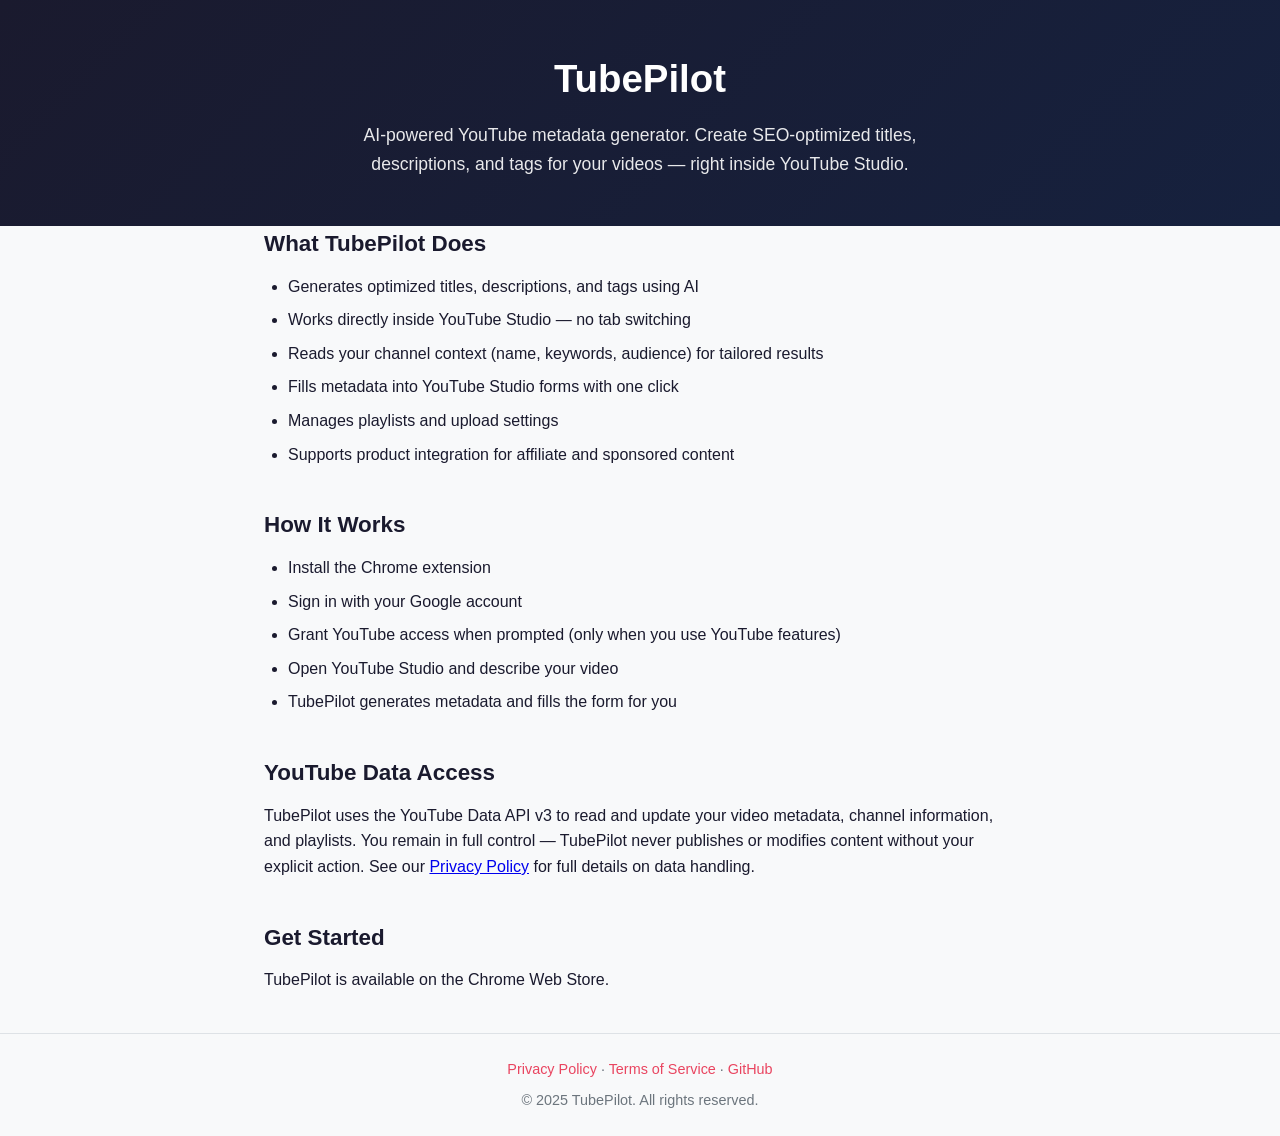
==== docs/index.html @ af15a0c3 "feat: YouTube API public readiness — docs site, quota tracking, scopes - Add GitHub Pages site (docs" ====
<!DOCTYPE html>
<html lang="en">
<head>
  <meta charset="UTF-8">
  <meta name="viewport" content="width=device-width, initial-scale=1.0">
  <title>TubePilot — AI-Powered YouTube Metadata Generator</title>
  <style>
    * { margin: 0; padding: 0; box-sizing: border-box; }
    body {
      font-family: -apple-system, BlinkMacSystemFont, 'Segoe UI', Roboto, Oxygen, sans-serif;
      color: #1a1a2e;
      background: #f8f9fa;
      line-height: 1.6;
    }
    .container { max-width: 800px; margin: 0 auto; padding: 0 24px; }
    header {
      background: linear-gradient(135deg, #1a1a2e 0%, #16213e 100%);
      color: #fff;
      padding: 48px 0;
      text-align: center;
    }
    header h1 { font-size: 2.4rem; margin-bottom: 12px; }
    header p { font-size: 1.1rem; opacity: 0.9; max-width: 600px; margin: 0 auto; }
    main { padding: 48px 0; }
    section { margin-bottom: 40px; }
    h2 { font-size: 1.4rem; margin-bottom: 12px; color: #1a1a2e; }
    ul { padding-left: 24px; margin-bottom: 16px; }
    li { margin-bottom: 8px; }
    .cta {
      display: inline-block;
      background: #e94560;
      color: #fff;
      padding: 12px 32px;
      border-radius: 6px;
      text-decoration: none;
      font-weight: 600;
      margin-top: 16px;
    }
    .cta:hover { background: #d63851; }
    footer {
      border-top: 1px solid #dee2e6;
      padding: 24px 0;
      text-align: center;
      font-size: 0.9rem;
      color: #6c757d;
    }
    footer a { color: #e94560; text-decoration: none; }
    footer a:hover { text-decoration: underline; }
  </style>
</head>
<body>
  <header>
    <div class="container">
      <h1>TubePilot</h1>
      <p>AI-powered YouTube metadata generator. Create SEO-optimized titles, descriptions, and tags for your videos — right inside YouTube Studio.</p>
    </div>
  </header>

  <main class="container">
    <section>
      <h2>What TubePilot Does</h2>
      <ul>
        <li>Generates optimized titles, descriptions, and tags using AI</li>
        <li>Works directly inside YouTube Studio — no tab switching</li>
        <li>Reads your channel context (name, keywords, audience) for tailored results</li>
        <li>Fills metadata into YouTube Studio forms with one click</li>
        <li>Manages playlists and upload settings</li>
        <li>Supports product integration for affiliate and sponsored content</li>
      </ul>
    </section>

    <section>
      <h2>How It Works</h2>
      <ul>
        <li>Install the Chrome extension</li>
        <li>Sign in with your Google account</li>
        <li>Grant YouTube access when prompted (only when you use YouTube features)</li>
        <li>Open YouTube Studio and describe your video</li>
        <li>TubePilot generates metadata and fills the form for you</li>
      </ul>
    </section>

    <section>
      <h2>YouTube Data Access</h2>
      <p>TubePilot uses the YouTube Data API v3 to read and update your video metadata, channel information, and playlists. You remain in full control — TubePilot never publishes or modifies content without your explicit action. See our <a href="privacy.html">Privacy Policy</a> for full details on data handling.</p>
    </section>

    <section>
      <h2>Get Started</h2>
      <p>TubePilot is available on the Chrome Web Store.</p>
    </section>
  </main>

  <footer>
    <div class="container">
      <p>
        <a href="privacy.html">Privacy Policy</a> &middot;
        <a href="terms.html">Terms of Service</a> &middot;
        <a href="https://github.com/smythmyke/TubePilot">GitHub</a>
      </p>
      <p style="margin-top: 8px;">&copy; 2025 TubePilot. All rights reserved.</p>
    </div>
  </footer>
</body>
</html>
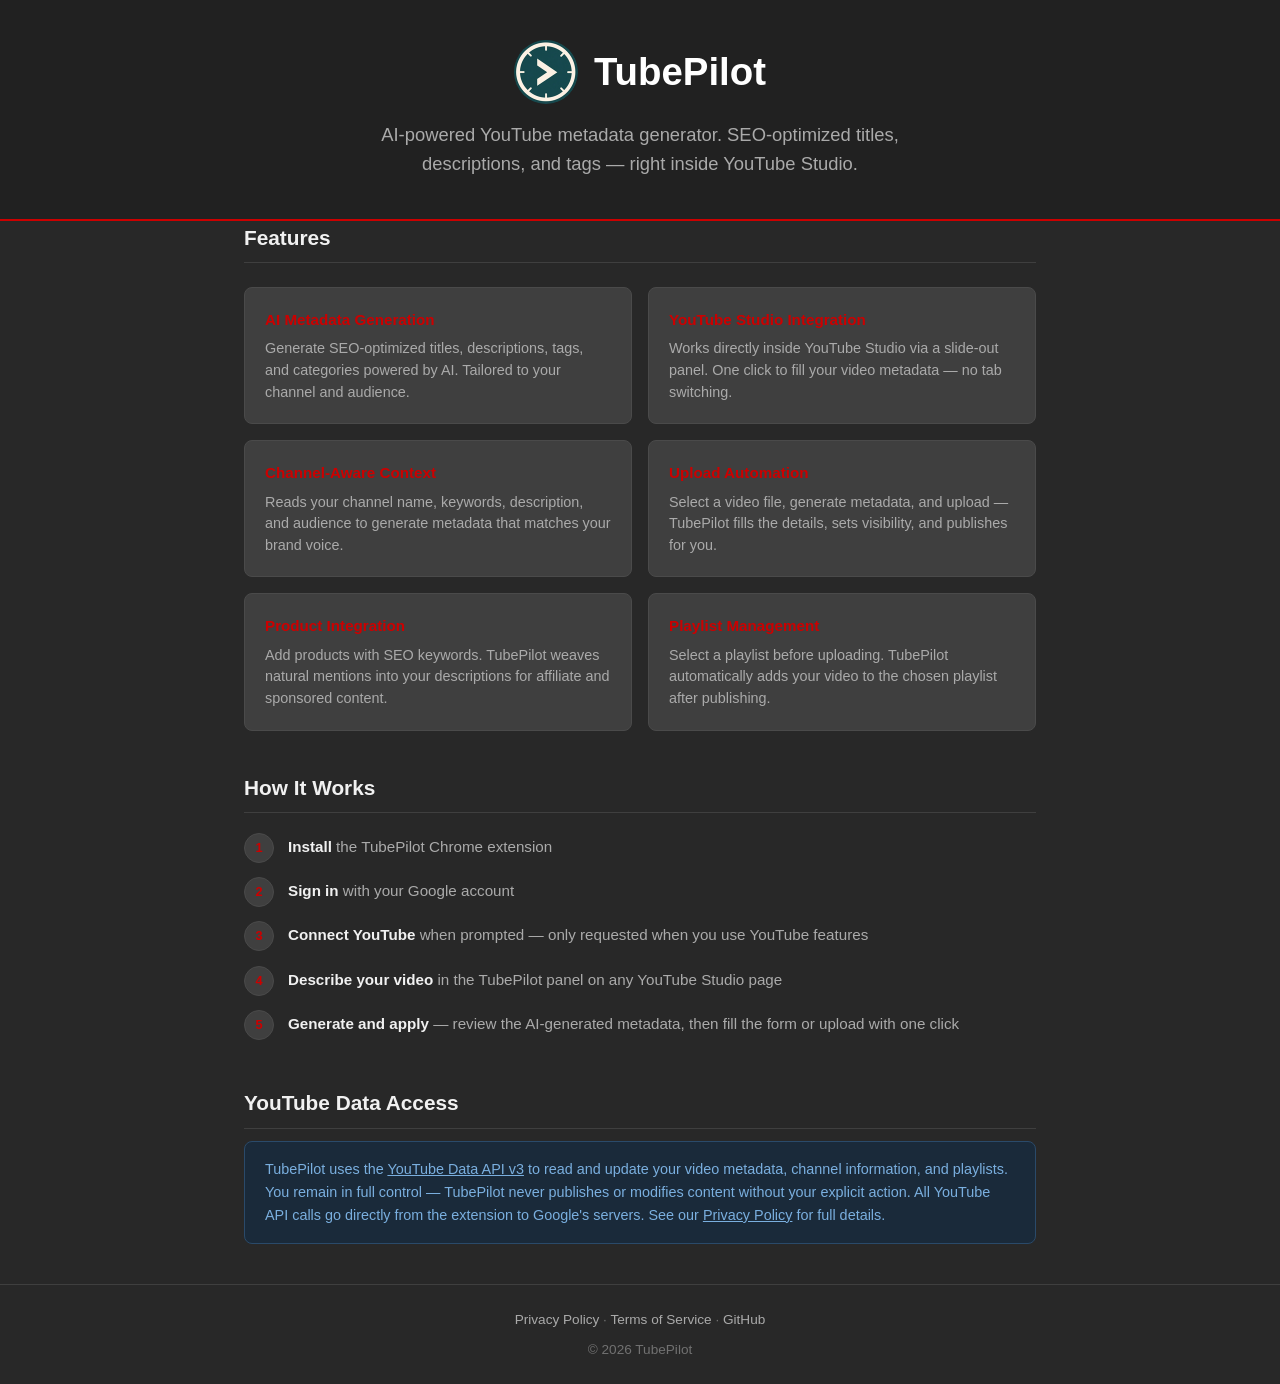
==== commit 11f054f1: "style: redesign docs pages with TubePilot dark theme - Match extension color scheme (#282828 bg, #cc" ====
--- a/docs/index.html
+++ b/docs/index.html
@@ -4,101 +4,218 @@
   <meta charset="UTF-8">
   <meta name="viewport" content="width=device-width, initial-scale=1.0">
   <title>TubePilot — AI-Powered YouTube Metadata Generator</title>
+  <link rel="icon" type="image/png" href="icon.png">
   <style>
     * { margin: 0; padding: 0; box-sizing: border-box; }
     body {
-      font-family: -apple-system, BlinkMacSystemFont, 'Segoe UI', Roboto, Oxygen, sans-serif;
-      color: #1a1a2e;
-      background: #f8f9fa;
+      font-family: 'Roboto', -apple-system, BlinkMacSystemFont, 'Segoe UI', sans-serif;
+      color: #f1f1f1;
+      background: #282828;
       line-height: 1.6;
     }
-    .container { max-width: 800px; margin: 0 auto; padding: 0 24px; }
+    a { color: #cc0000; text-decoration: none; }
+    a:hover { text-decoration: underline; }
+    .container { max-width: 840px; margin: 0 auto; padding: 0 24px; }
+
+    /* Header */
     header {
-      background: linear-gradient(135deg, #1a1a2e 0%, #16213e 100%);
+      background: #212121;
+      border-bottom: 2px solid #cc0000;
+      padding: 40px 0;
+      text-align: center;
+    }
+    .header-brand {
+      display: inline-flex;
+      align-items: center;
+      gap: 16px;
+      margin-bottom: 16px;
+    }
+    .header-brand img {
+      width: 64px;
+      height: 64px;
+      border-radius: 50%;
+    }
+    .header-brand h1 {
+      font-size: 2.4rem;
+      font-weight: 700;
       color: #fff;
-      padding: 48px 0;
-      text-align: center;
-    }
-    header h1 { font-size: 2.4rem; margin-bottom: 12px; }
-    header p { font-size: 1.1rem; opacity: 0.9; max-width: 600px; margin: 0 auto; }
+    }
+    .header-tagline {
+      font-size: 1.15rem;
+      color: #aaa;
+      max-width: 560px;
+      margin: 0 auto;
+    }
+
+    /* Main */
     main { padding: 48px 0; }
+
+    /* Feature cards */
+    .features {
+      display: grid;
+      grid-template-columns: 1fr 1fr;
+      gap: 16px;
+      margin: 24px 0 40px;
+    }
+    .feature-card {
+      background: #3f3f3f;
+      border: 1px solid #4a4a4a;
+      border-radius: 8px;
+      padding: 20px;
+    }
+    .feature-card h3 {
+      font-size: 0.95rem;
+      font-weight: 600;
+      color: #cc0000;
+      margin-bottom: 6px;
+    }
+    .feature-card p {
+      font-size: 0.9rem;
+      color: #aaa;
+      line-height: 1.5;
+    }
+
+    /* Section */
     section { margin-bottom: 40px; }
-    h2 { font-size: 1.4rem; margin-bottom: 12px; color: #1a1a2e; }
-    ul { padding-left: 24px; margin-bottom: 16px; }
-    li { margin-bottom: 8px; }
-    .cta {
-      display: inline-block;
-      background: #e94560;
-      color: #fff;
-      padding: 12px 32px;
-      border-radius: 6px;
-      text-decoration: none;
+    h2 {
+      font-size: 1.3rem;
       font-weight: 600;
-      margin-top: 16px;
-    }
-    .cta:hover { background: #d63851; }
+      color: #f1f1f1;
+      margin-bottom: 12px;
+      padding-bottom: 8px;
+      border-bottom: 1px solid #3f3f3f;
+    }
+    .steps {
+      counter-reset: step;
+      list-style: none;
+      padding: 0;
+    }
+    .steps li {
+      counter-increment: step;
+      padding: 10px 0 10px 44px;
+      position: relative;
+      color: #aaa;
+      font-size: 0.95rem;
+    }
+    .steps li::before {
+      content: counter(step);
+      position: absolute;
+      left: 0;
+      top: 8px;
+      width: 28px;
+      height: 28px;
+      background: #3f3f3f;
+      border: 1px solid #4a4a4a;
+      border-radius: 50%;
+      display: flex;
+      align-items: center;
+      justify-content: center;
+      font-size: 0.8rem;
+      font-weight: 600;
+      color: #cc0000;
+    }
+    .steps li strong { color: #f1f1f1; }
+
+    /* Info box */
+    .info-box {
+      background: #1a2a3a;
+      border: 1px solid #2a4a6a;
+      border-radius: 8px;
+      padding: 16px 20px;
+      font-size: 0.9rem;
+      color: #7aafdf;
+      line-height: 1.6;
+    }
+    .info-box a { color: #7aafdf; text-decoration: underline; }
+
+    /* Footer */
     footer {
-      border-top: 1px solid #dee2e6;
+      border-top: 1px solid #3f3f3f;
       padding: 24px 0;
       text-align: center;
-      font-size: 0.9rem;
-      color: #6c757d;
-    }
-    footer a { color: #e94560; text-decoration: none; }
-    footer a:hover { text-decoration: underline; }
+      font-size: 0.85rem;
+      color: #717171;
+    }
+    footer a { color: #aaa; }
+    footer a:hover { color: #cc0000; }
+    .footer-links { margin-bottom: 8px; }
+
+    /* Responsive */
+    @media (max-width: 600px) {
+      .features { grid-template-columns: 1fr; }
+      .header-brand h1 { font-size: 1.8rem; }
+    }
   </style>
 </head>
 <body>
   <header>
     <div class="container">
-      <h1>TubePilot</h1>
-      <p>AI-powered YouTube metadata generator. Create SEO-optimized titles, descriptions, and tags for your videos — right inside YouTube Studio.</p>
+      <div class="header-brand">
+        <img src="icon.png" alt="TubePilot">
+        <h1>TubePilot</h1>
+      </div>
+      <p class="header-tagline">AI-powered YouTube metadata generator. SEO-optimized titles, descriptions, and tags — right inside YouTube Studio.</p>
     </div>
   </header>
 
   <main class="container">
     <section>
-      <h2>What TubePilot Does</h2>
-      <ul>
-        <li>Generates optimized titles, descriptions, and tags using AI</li>
-        <li>Works directly inside YouTube Studio — no tab switching</li>
-        <li>Reads your channel context (name, keywords, audience) for tailored results</li>
-        <li>Fills metadata into YouTube Studio forms with one click</li>
-        <li>Manages playlists and upload settings</li>
-        <li>Supports product integration for affiliate and sponsored content</li>
-      </ul>
+      <h2>Features</h2>
+      <div class="features">
+        <div class="feature-card">
+          <h3>AI Metadata Generation</h3>
+          <p>Generate SEO-optimized titles, descriptions, tags, and categories powered by AI. Tailored to your channel and audience.</p>
+        </div>
+        <div class="feature-card">
+          <h3>YouTube Studio Integration</h3>
+          <p>Works directly inside YouTube Studio via a slide-out panel. One click to fill your video metadata — no tab switching.</p>
+        </div>
+        <div class="feature-card">
+          <h3>Channel-Aware Context</h3>
+          <p>Reads your channel name, keywords, description, and audience to generate metadata that matches your brand voice.</p>
+        </div>
+        <div class="feature-card">
+          <h3>Upload Automation</h3>
+          <p>Select a video file, generate metadata, and upload — TubePilot fills the details, sets visibility, and publishes for you.</p>
+        </div>
+        <div class="feature-card">
+          <h3>Product Integration</h3>
+          <p>Add products with SEO keywords. TubePilot weaves natural mentions into your descriptions for affiliate and sponsored content.</p>
+        </div>
+        <div class="feature-card">
+          <h3>Playlist Management</h3>
+          <p>Select a playlist before uploading. TubePilot automatically adds your video to the chosen playlist after publishing.</p>
+        </div>
+      </div>
     </section>
 
     <section>
       <h2>How It Works</h2>
-      <ul>
-        <li>Install the Chrome extension</li>
-        <li>Sign in with your Google account</li>
-        <li>Grant YouTube access when prompted (only when you use YouTube features)</li>
-        <li>Open YouTube Studio and describe your video</li>
-        <li>TubePilot generates metadata and fills the form for you</li>
-      </ul>
+      <ol class="steps">
+        <li><strong>Install</strong> the TubePilot Chrome extension</li>
+        <li><strong>Sign in</strong> with your Google account</li>
+        <li><strong>Connect YouTube</strong> when prompted — only requested when you use YouTube features</li>
+        <li><strong>Describe your video</strong> in the TubePilot panel on any YouTube Studio page</li>
+        <li><strong>Generate and apply</strong> — review the AI-generated metadata, then fill the form or upload with one click</li>
+      </ol>
     </section>
 
     <section>
       <h2>YouTube Data Access</h2>
-      <p>TubePilot uses the YouTube Data API v3 to read and update your video metadata, channel information, and playlists. You remain in full control — TubePilot never publishes or modifies content without your explicit action. See our <a href="privacy.html">Privacy Policy</a> for full details on data handling.</p>
-    </section>
-
-    <section>
-      <h2>Get Started</h2>
-      <p>TubePilot is available on the Chrome Web Store.</p>
+      <div class="info-box">
+        TubePilot uses the <a href="https://developers.google.com/youtube/v3">YouTube Data API v3</a> to read and update your video metadata, channel information, and playlists. You remain in full control — TubePilot never publishes or modifies content without your explicit action. All YouTube API calls go directly from the extension to Google's servers. See our <a href="privacy.html">Privacy Policy</a> for full details.
+      </div>
     </section>
   </main>
 
   <footer>
     <div class="container">
-      <p>
+      <div class="footer-links">
         <a href="privacy.html">Privacy Policy</a> &middot;
         <a href="terms.html">Terms of Service</a> &middot;
         <a href="https://github.com/smythmyke/TubePilot">GitHub</a>
-      </p>
-      <p style="margin-top: 8px;">&copy; 2025 TubePilot. All rights reserved.</p>
+      </div>
+      <p>&copy; 2026 TubePilot</p>
     </div>
   </footer>
 </body>
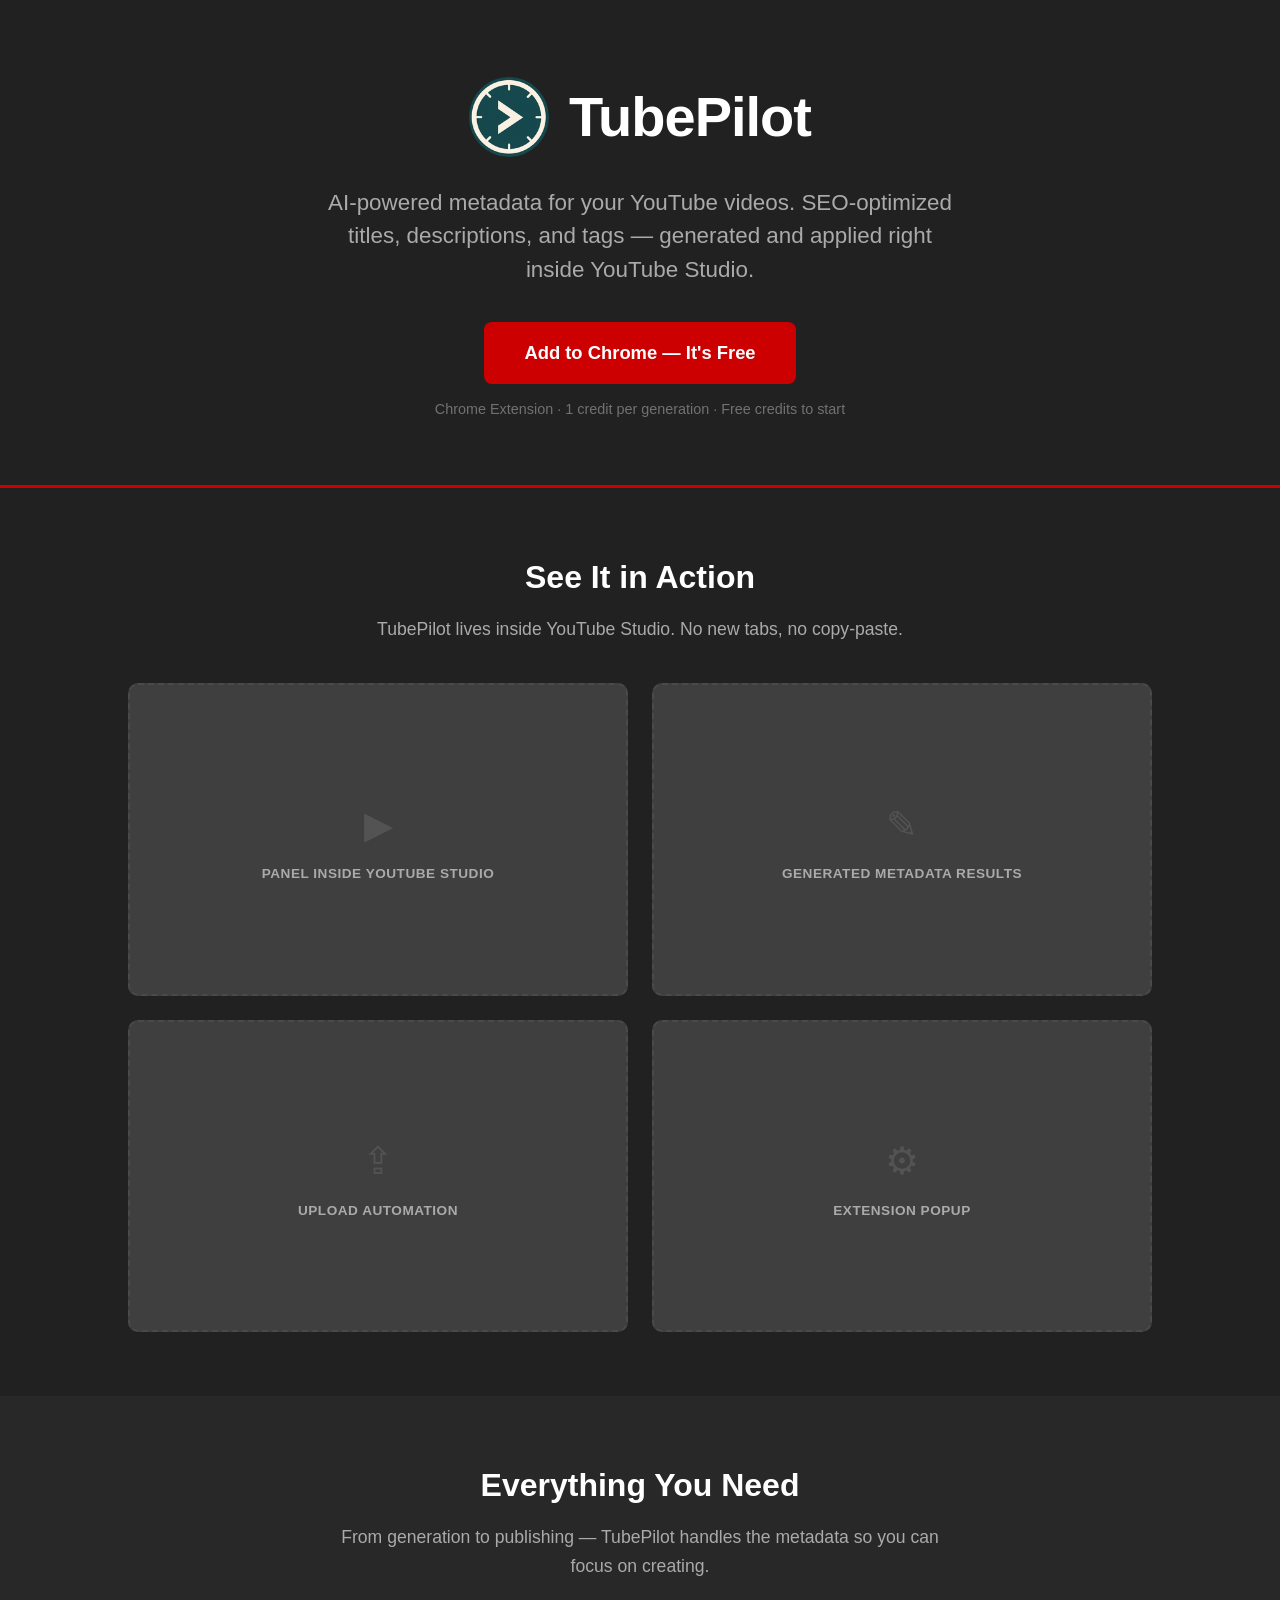
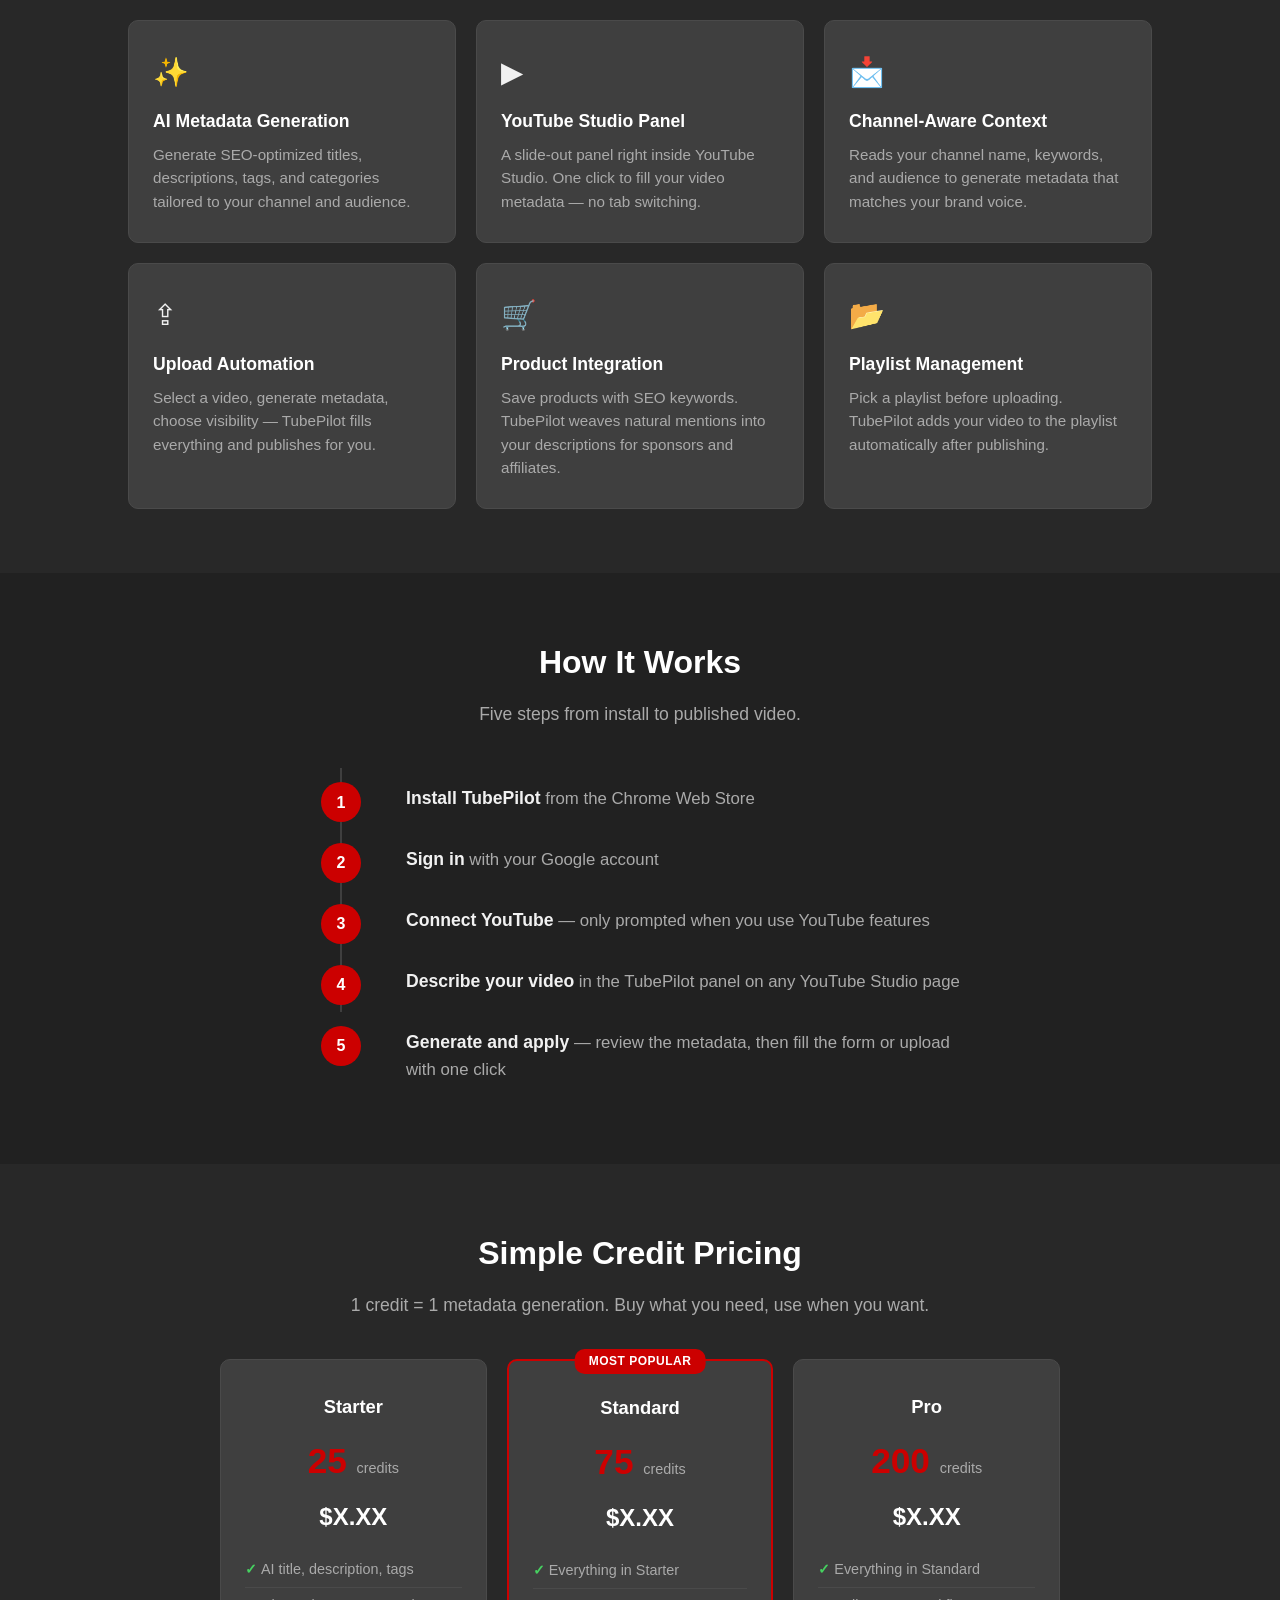
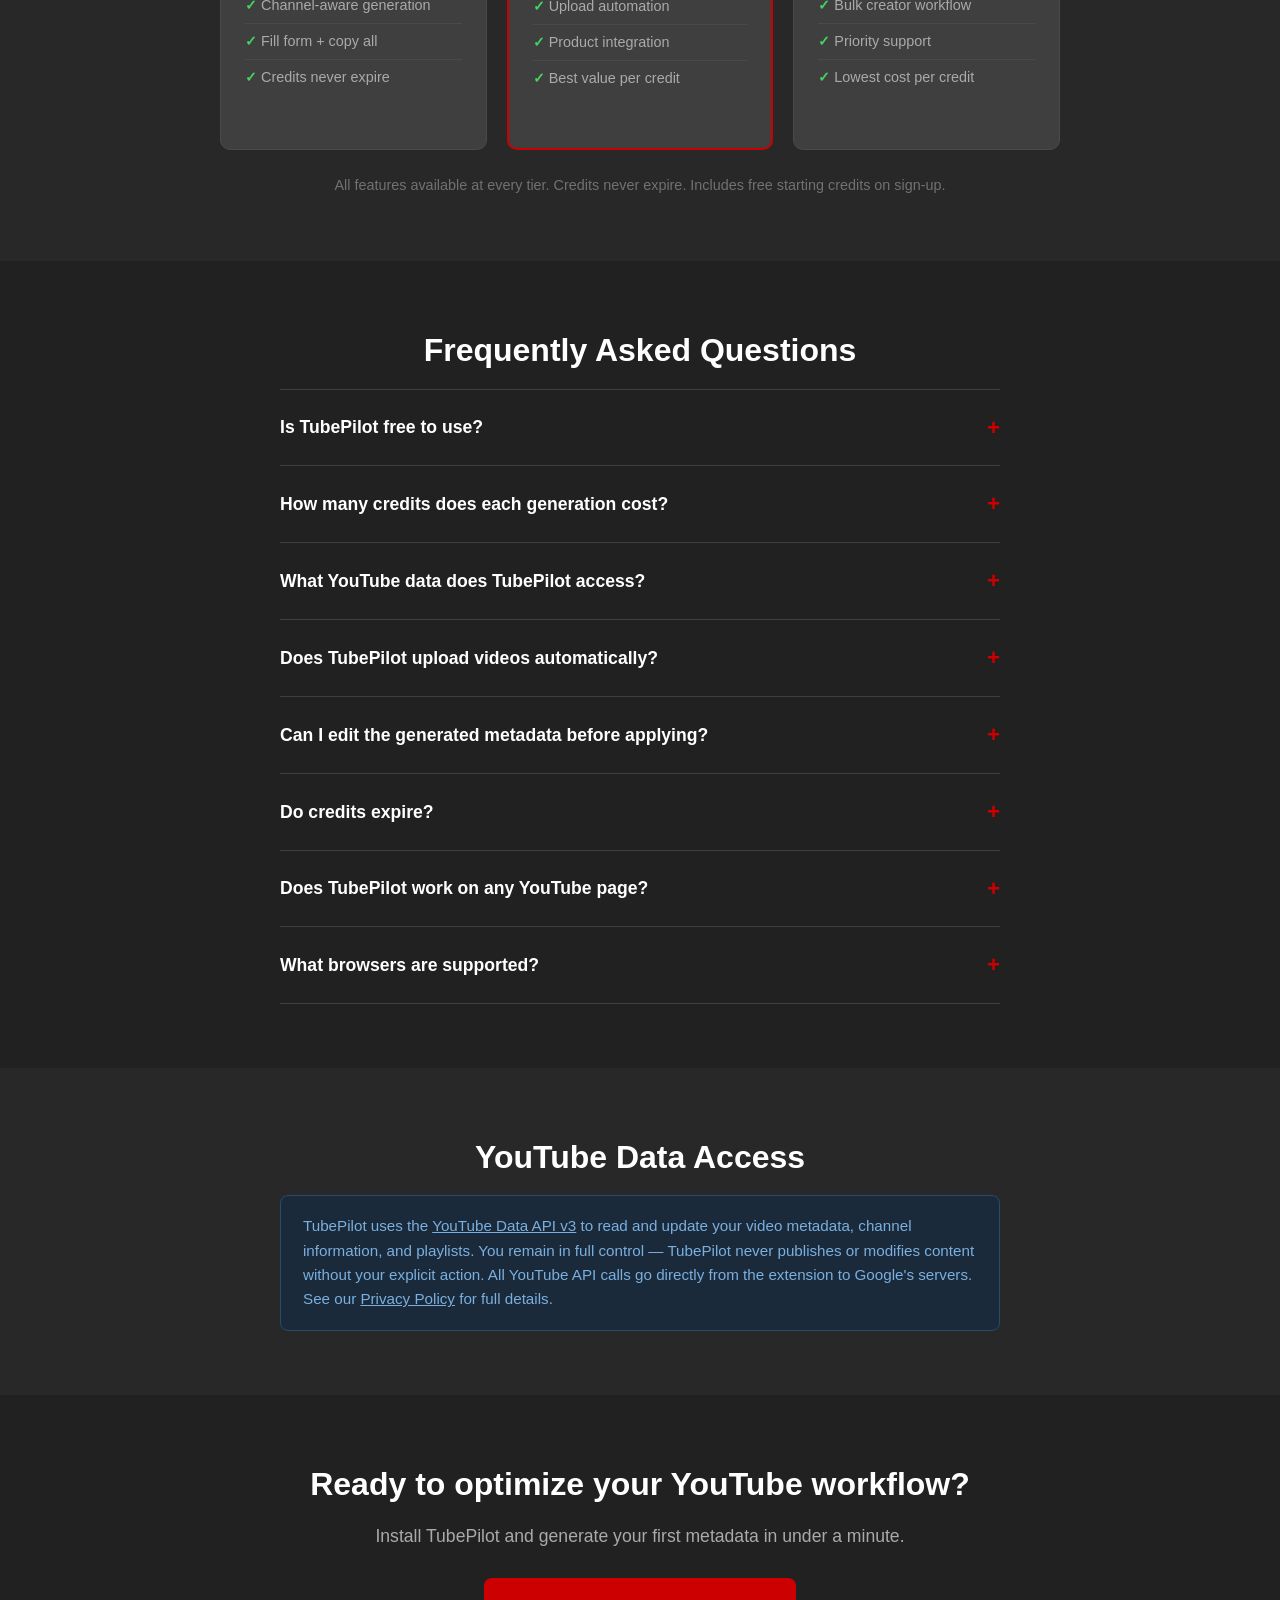
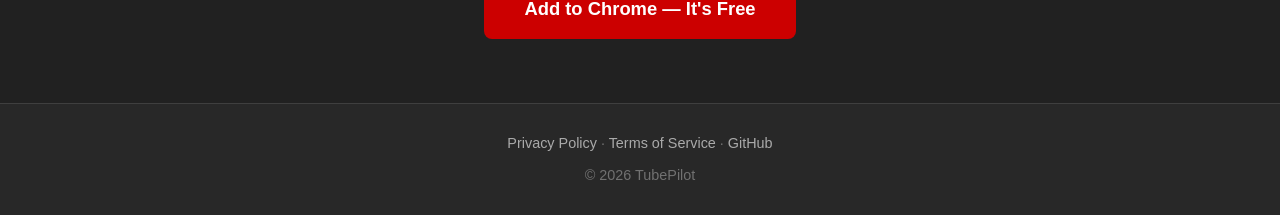
==== commit 55831000: "feat: full landing page with hero, pricing, screenshots, FAQ - Large hero section with CTA button an" ====
--- a/docs/index.html
+++ b/docs/index.html
@@ -12,202 +12,584 @@
       color: #f1f1f1;
       background: #282828;
       line-height: 1.6;
+      font-size: 16px;
     }
     a { color: #cc0000; text-decoration: none; }
     a:hover { text-decoration: underline; }
-    .container { max-width: 840px; margin: 0 auto; padding: 0 24px; }
-
-    /* Header */
-    header {
+
+    .container { max-width: 960px; margin: 0 auto; padding: 0 28px; }
+    .container-wide { max-width: 1080px; margin: 0 auto; padding: 0 28px; }
+
+    /* ========== HERO ========== */
+    .hero {
       background: #212121;
-      border-bottom: 2px solid #cc0000;
-      padding: 40px 0;
+      border-bottom: 3px solid #cc0000;
+      padding: 72px 0 64px;
       text-align: center;
     }
-    .header-brand {
+    .hero-brand {
       display: inline-flex;
       align-items: center;
-      gap: 16px;
-      margin-bottom: 16px;
-    }
-    .header-brand img {
-      width: 64px;
-      height: 64px;
+      gap: 20px;
+      margin-bottom: 24px;
+    }
+    .hero-brand img {
+      width: 80px;
+      height: 80px;
       border-radius: 50%;
     }
-    .header-brand h1 {
-      font-size: 2.4rem;
-      font-weight: 700;
-      color: #fff;
-    }
-    .header-tagline {
+    .hero-brand h1 {
+      font-size: 3.5rem;
+      font-weight: 700;
+      color: #fff;
+      letter-spacing: -1px;
+    }
+    .hero-tagline {
+      font-size: 1.4rem;
+      color: #aaa;
+      max-width: 640px;
+      margin: 0 auto 36px;
+      line-height: 1.5;
+    }
+    .hero-cta {
+      display: inline-block;
+      background: #cc0000;
+      color: #fff;
+      padding: 16px 40px;
+      border-radius: 8px;
       font-size: 1.15rem;
-      color: #aaa;
-      max-width: 560px;
-      margin: 0 auto;
-    }
-
-    /* Main */
-    main { padding: 48px 0; }
-
-    /* Feature cards */
+      font-weight: 600;
+      text-decoration: none;
+      transition: background 0.15s;
+    }
+    .hero-cta:hover { background: #a00; text-decoration: none; }
+    .hero-sub {
+      margin-top: 14px;
+      font-size: 0.9rem;
+      color: #717171;
+    }
+
+    /* ========== SECTIONS ========== */
+    section { padding: 64px 0; }
+    section:nth-child(even) { background: #212121; }
+
+    .section-title {
+      font-size: 2rem;
+      font-weight: 700;
+      color: #fff;
+      text-align: center;
+      margin-bottom: 12px;
+    }
+    .section-subtitle {
+      font-size: 1.1rem;
+      color: #aaa;
+      text-align: center;
+      max-width: 600px;
+      margin: 0 auto 40px;
+    }
+
+    /* ========== FEATURES ========== */
     .features {
       display: grid;
-      grid-template-columns: 1fr 1fr;
-      gap: 16px;
-      margin: 24px 0 40px;
+      grid-template-columns: 1fr 1fr 1fr;
+      gap: 20px;
     }
     .feature-card {
       background: #3f3f3f;
       border: 1px solid #4a4a4a;
+      border-radius: 10px;
+      padding: 28px 24px;
+      transition: border-color 0.15s;
+    }
+    .feature-card:hover { border-color: #cc0000; }
+    .feature-icon {
+      font-size: 1.8rem;
+      margin-bottom: 12px;
+      display: block;
+    }
+    .feature-card h3 {
+      font-size: 1.1rem;
+      font-weight: 600;
+      color: #fff;
+      margin-bottom: 8px;
+    }
+    .feature-card p {
+      font-size: 0.95rem;
+      color: #aaa;
+      line-height: 1.55;
+    }
+
+    /* ========== SCREENSHOTS ========== */
+    .screenshots {
+      display: grid;
+      grid-template-columns: 1fr 1fr;
+      gap: 24px;
+    }
+    .screenshot-slot {
+      background: #3f3f3f;
+      border: 2px dashed #4a4a4a;
+      border-radius: 10px;
+      aspect-ratio: 16 / 10;
+      display: flex;
+      flex-direction: column;
+      align-items: center;
+      justify-content: center;
+      gap: 8px;
+      color: #717171;
+      font-size: 0.95rem;
+      overflow: hidden;
+      position: relative;
+    }
+    .screenshot-slot img {
+      width: 100%;
+      height: 100%;
+      object-fit: cover;
       border-radius: 8px;
-      padding: 20px;
-    }
-    .feature-card h3 {
-      font-size: 0.95rem;
+      display: none;
+    }
+    .screenshot-slot .placeholder-icon {
+      font-size: 2.4rem;
+      opacity: 0.4;
+    }
+    .screenshot-label {
       font-weight: 600;
-      color: #cc0000;
-      margin-bottom: 6px;
-    }
-    .feature-card p {
-      font-size: 0.9rem;
-      color: #aaa;
-      line-height: 1.5;
-    }
-
-    /* Section */
-    section { margin-bottom: 40px; }
-    h2 {
-      font-size: 1.3rem;
-      font-weight: 600;
-      color: #f1f1f1;
-      margin-bottom: 12px;
-      padding-bottom: 8px;
-      border-bottom: 1px solid #3f3f3f;
-    }
+      color: #aaa;
+      font-size: 0.85rem;
+      text-transform: uppercase;
+      letter-spacing: 0.5px;
+    }
+
+    /* ========== HOW IT WORKS ========== */
     .steps {
       counter-reset: step;
       list-style: none;
       padding: 0;
+      max-width: 640px;
+      margin: 0 auto;
     }
     .steps li {
       counter-increment: step;
-      padding: 10px 0 10px 44px;
+      padding: 16px 0 16px 64px;
       position: relative;
-      color: #aaa;
-      font-size: 0.95rem;
-    }
+      font-size: 1.05rem;
+      color: #aaa;
+      border-left: 2px solid #3f3f3f;
+      margin-left: 20px;
+    }
+    .steps li:last-child { border-left-color: transparent; }
     .steps li::before {
       content: counter(step);
       position: absolute;
-      left: 0;
-      top: 8px;
-      width: 28px;
-      height: 28px;
-      background: #3f3f3f;
-      border: 1px solid #4a4a4a;
+      left: -21px;
+      top: 14px;
+      width: 40px;
+      height: 40px;
+      background: #cc0000;
       border-radius: 50%;
       display: flex;
       align-items: center;
       justify-content: center;
-      font-size: 0.8rem;
+      font-size: 1rem;
+      font-weight: 700;
+      color: #fff;
+    }
+    .steps li strong { color: #f1f1f1; font-size: 1.1rem; }
+
+    /* ========== PRICING ========== */
+    .pricing-grid {
+      display: grid;
+      grid-template-columns: 1fr 1fr 1fr;
+      gap: 20px;
+      max-width: 840px;
+      margin: 0 auto;
+    }
+    .pricing-card {
+      background: #3f3f3f;
+      border: 1px solid #4a4a4a;
+      border-radius: 10px;
+      padding: 32px 24px;
+      text-align: center;
+      position: relative;
+    }
+    .pricing-card.featured {
+      border-color: #cc0000;
+      border-width: 2px;
+    }
+    .pricing-badge {
+      position: absolute;
+      top: -12px;
+      left: 50%;
+      transform: translateX(-50%);
+      background: #cc0000;
+      color: #fff;
+      padding: 3px 14px;
+      border-radius: 10px;
+      font-size: 0.75rem;
+      font-weight: 700;
+      text-transform: uppercase;
+      letter-spacing: 0.5px;
+    }
+    .pricing-name {
+      font-size: 1.15rem;
       font-weight: 600;
+      color: #fff;
+      margin-bottom: 6px;
+    }
+    .pricing-credits {
+      font-size: 2.2rem;
+      font-weight: 700;
       color: #cc0000;
-    }
-    .steps li strong { color: #f1f1f1; }
-
-    /* Info box */
+      margin: 12px 0 4px;
+    }
+    .pricing-credits span {
+      font-size: 0.9rem;
+      color: #aaa;
+      font-weight: 400;
+    }
+    .pricing-price {
+      font-size: 1.5rem;
+      font-weight: 700;
+      color: #fff;
+      margin: 8px 0 16px;
+    }
+    .pricing-price span {
+      font-size: 0.85rem;
+      color: #717171;
+      font-weight: 400;
+    }
+    .pricing-details {
+      list-style: none;
+      padding: 0;
+      text-align: left;
+      margin-bottom: 20px;
+    }
+    .pricing-details li {
+      padding: 6px 0;
+      font-size: 0.9rem;
+      color: #aaa;
+      border-bottom: 1px solid #4a4a4a;
+    }
+    .pricing-details li:last-child { border-bottom: none; }
+    .pricing-details li::before {
+      content: "\2713  ";
+      color: #46d160;
+      font-weight: 700;
+    }
+    .pricing-note {
+      text-align: center;
+      margin-top: 24px;
+      font-size: 0.9rem;
+      color: #717171;
+    }
+
+    /* ========== FAQ ========== */
+    .faq-list {
+      max-width: 720px;
+      margin: 0 auto;
+    }
+    .faq-item {
+      border-bottom: 1px solid #3f3f3f;
+      padding: 20px 0;
+    }
+    .faq-item:first-child { border-top: 1px solid #3f3f3f; }
+    .faq-q {
+      font-size: 1.1rem;
+      font-weight: 600;
+      color: #fff;
+      cursor: pointer;
+      display: flex;
+      justify-content: space-between;
+      align-items: center;
+      gap: 16px;
+    }
+    .faq-q::after {
+      content: "+";
+      font-size: 1.4rem;
+      color: #cc0000;
+      flex-shrink: 0;
+      transition: transform 0.2s;
+    }
+    .faq-item.open .faq-q::after {
+      content: "\2212";
+    }
+    .faq-a {
+      max-height: 0;
+      overflow: hidden;
+      transition: max-height 0.3s ease, padding 0.3s ease;
+      font-size: 1rem;
+      color: #aaa;
+      line-height: 1.6;
+    }
+    .faq-item.open .faq-a {
+      max-height: 300px;
+      padding-top: 12px;
+    }
+
+    /* ========== BOTTOM CTA ========== */
+    .bottom-cta {
+      text-align: center;
+      padding: 64px 0;
+    }
+    .bottom-cta h2 {
+      font-size: 2rem;
+      font-weight: 700;
+      color: #fff;
+      margin-bottom: 12px;
+    }
+    .bottom-cta p {
+      font-size: 1.1rem;
+      color: #aaa;
+      margin-bottom: 28px;
+    }
+
+    /* ========== INFO BOX ========== */
     .info-box {
       background: #1a2a3a;
       border: 1px solid #2a4a6a;
       border-radius: 8px;
-      padding: 16px 20px;
-      font-size: 0.9rem;
+      padding: 18px 22px;
+      font-size: 0.95rem;
       color: #7aafdf;
       line-height: 1.6;
+      max-width: 720px;
+      margin: 0 auto;
     }
     .info-box a { color: #7aafdf; text-decoration: underline; }
 
-    /* Footer */
+    /* ========== FOOTER ========== */
     footer {
       border-top: 1px solid #3f3f3f;
-      padding: 24px 0;
+      padding: 28px 0;
       text-align: center;
-      font-size: 0.85rem;
+      font-size: 0.9rem;
       color: #717171;
     }
     footer a { color: #aaa; }
     footer a:hover { color: #cc0000; }
     .footer-links { margin-bottom: 8px; }
 
-    /* Responsive */
-    @media (max-width: 600px) {
+    /* ========== RESPONSIVE ========== */
+    @media (max-width: 768px) {
+      .hero-brand h1 { font-size: 2.4rem; }
+      .hero-tagline { font-size: 1.15rem; }
       .features { grid-template-columns: 1fr; }
-      .header-brand h1 { font-size: 1.8rem; }
+      .screenshots { grid-template-columns: 1fr; }
+      .pricing-grid { grid-template-columns: 1fr; max-width: 340px; }
+      .section-title { font-size: 1.6rem; }
+    }
+    @media (max-width: 480px) {
+      .hero-brand h1 { font-size: 2rem; }
+      .hero-brand img { width: 56px; height: 56px; }
+      .hero { padding: 48px 0 40px; }
     }
   </style>
 </head>
 <body>
-  <header>
+
+  <!-- ===== HERO ===== -->
+  <section class="hero">
     <div class="container">
-      <div class="header-brand">
+      <div class="hero-brand">
         <img src="icon.png" alt="TubePilot">
         <h1>TubePilot</h1>
       </div>
-      <p class="header-tagline">AI-powered YouTube metadata generator. SEO-optimized titles, descriptions, and tags — right inside YouTube Studio.</p>
-    </div>
-  </header>
-
-  <main class="container">
-    <section>
-      <h2>Features</h2>
+      <p class="hero-tagline">AI-powered metadata for your YouTube videos. SEO-optimized titles, descriptions, and tags — generated and applied right inside YouTube Studio.</p>
+      <a href="#" class="hero-cta">Add to Chrome — It's Free</a>
+      <p class="hero-sub">Chrome Extension &middot; 1 credit per generation &middot; Free credits to start</p>
+    </div>
+  </section>
+
+  <!-- ===== SCREENSHOTS ===== -->
+  <section>
+    <div class="container-wide">
+      <h2 class="section-title">See It in Action</h2>
+      <p class="section-subtitle">TubePilot lives inside YouTube Studio. No new tabs, no copy-paste.</p>
+      <div class="screenshots">
+        <div class="screenshot-slot">
+          <!-- Replace with: <img src="screenshot-panel.png" alt="TubePilot panel in YouTube Studio"> -->
+          <span class="placeholder-icon">&#9654;</span>
+          <span class="screenshot-label">Panel inside YouTube Studio</span>
+        </div>
+        <div class="screenshot-slot">
+          <!-- Replace with: <img src="screenshot-results.png" alt="Generated metadata results"> -->
+          <span class="placeholder-icon">&#9998;</span>
+          <span class="screenshot-label">Generated metadata results</span>
+        </div>
+        <div class="screenshot-slot">
+          <!-- Replace with: <img src="screenshot-upload.png" alt="Upload automation wizard"> -->
+          <span class="placeholder-icon">&#8682;</span>
+          <span class="screenshot-label">Upload automation</span>
+        </div>
+        <div class="screenshot-slot">
+          <!-- Replace with: <img src="screenshot-popup.png" alt="Extension popup"> -->
+          <span class="placeholder-icon">&#9881;</span>
+          <span class="screenshot-label">Extension popup</span>
+        </div>
+      </div>
+    </div>
+  </section>
+
+  <!-- ===== FEATURES ===== -->
+  <section>
+    <div class="container-wide">
+      <h2 class="section-title">Everything You Need</h2>
+      <p class="section-subtitle">From generation to publishing — TubePilot handles the metadata so you can focus on creating.</p>
       <div class="features">
         <div class="feature-card">
+          <span class="feature-icon">&#10024;</span>
           <h3>AI Metadata Generation</h3>
-          <p>Generate SEO-optimized titles, descriptions, tags, and categories powered by AI. Tailored to your channel and audience.</p>
+          <p>Generate SEO-optimized titles, descriptions, tags, and categories tailored to your channel and audience.</p>
         </div>
         <div class="feature-card">
-          <h3>YouTube Studio Integration</h3>
-          <p>Works directly inside YouTube Studio via a slide-out panel. One click to fill your video metadata — no tab switching.</p>
+          <span class="feature-icon">&#9654;</span>
+          <h3>YouTube Studio Panel</h3>
+          <p>A slide-out panel right inside YouTube Studio. One click to fill your video metadata — no tab switching.</p>
         </div>
         <div class="feature-card">
+          <span class="feature-icon">&#128233;</span>
           <h3>Channel-Aware Context</h3>
-          <p>Reads your channel name, keywords, description, and audience to generate metadata that matches your brand voice.</p>
+          <p>Reads your channel name, keywords, and audience to generate metadata that matches your brand voice.</p>
         </div>
         <div class="feature-card">
+          <span class="feature-icon">&#8682;</span>
           <h3>Upload Automation</h3>
-          <p>Select a video file, generate metadata, and upload — TubePilot fills the details, sets visibility, and publishes for you.</p>
+          <p>Select a video, generate metadata, choose visibility — TubePilot fills everything and publishes for you.</p>
         </div>
         <div class="feature-card">
+          <span class="feature-icon">&#128722;</span>
           <h3>Product Integration</h3>
-          <p>Add products with SEO keywords. TubePilot weaves natural mentions into your descriptions for affiliate and sponsored content.</p>
+          <p>Save products with SEO keywords. TubePilot weaves natural mentions into your descriptions for sponsors and affiliates.</p>
         </div>
         <div class="feature-card">
+          <span class="feature-icon">&#128194;</span>
           <h3>Playlist Management</h3>
-          <p>Select a playlist before uploading. TubePilot automatically adds your video to the chosen playlist after publishing.</p>
+          <p>Pick a playlist before uploading. TubePilot adds your video to the playlist automatically after publishing.</p>
         </div>
       </div>
-    </section>
-
-    <section>
-      <h2>How It Works</h2>
+    </div>
+  </section>
+
+  <!-- ===== HOW IT WORKS ===== -->
+  <section>
+    <div class="container">
+      <h2 class="section-title">How It Works</h2>
+      <p class="section-subtitle">Five steps from install to published video.</p>
       <ol class="steps">
-        <li><strong>Install</strong> the TubePilot Chrome extension</li>
+        <li><strong>Install TubePilot</strong> from the Chrome Web Store</li>
         <li><strong>Sign in</strong> with your Google account</li>
-        <li><strong>Connect YouTube</strong> when prompted — only requested when you use YouTube features</li>
+        <li><strong>Connect YouTube</strong> — only prompted when you use YouTube features</li>
         <li><strong>Describe your video</strong> in the TubePilot panel on any YouTube Studio page</li>
-        <li><strong>Generate and apply</strong> — review the AI-generated metadata, then fill the form or upload with one click</li>
+        <li><strong>Generate and apply</strong> — review the metadata, then fill the form or upload with one click</li>
       </ol>
-    </section>
-
-    <section>
-      <h2>YouTube Data Access</h2>
+    </div>
+  </section>
+
+  <!-- ===== PRICING ===== -->
+  <section>
+    <div class="container">
+      <h2 class="section-title">Simple Credit Pricing</h2>
+      <p class="section-subtitle">1 credit = 1 metadata generation. Buy what you need, use when you want.</p>
+      <div class="pricing-grid">
+        <div class="pricing-card">
+          <div class="pricing-name">Starter</div>
+          <div class="pricing-credits">25 <span>credits</span></div>
+          <div class="pricing-price">$X.XX</div>
+          <ul class="pricing-details">
+            <li>AI title, description, tags</li>
+            <li>Channel-aware generation</li>
+            <li>Fill form + copy all</li>
+            <li>Credits never expire</li>
+          </ul>
+        </div>
+        <div class="pricing-card featured">
+          <div class="pricing-badge">Most Popular</div>
+          <div class="pricing-name">Standard</div>
+          <div class="pricing-credits">75 <span>credits</span></div>
+          <div class="pricing-price">$X.XX</div>
+          <ul class="pricing-details">
+            <li>Everything in Starter</li>
+            <li>Upload automation</li>
+            <li>Product integration</li>
+            <li>Best value per credit</li>
+          </ul>
+        </div>
+        <div class="pricing-card">
+          <div class="pricing-name">Pro</div>
+          <div class="pricing-credits">200 <span>credits</span></div>
+          <div class="pricing-price">$X.XX</div>
+          <ul class="pricing-details">
+            <li>Everything in Standard</li>
+            <li>Bulk creator workflow</li>
+            <li>Priority support</li>
+            <li>Lowest cost per credit</li>
+          </ul>
+        </div>
+      </div>
+      <p class="pricing-note">All features available at every tier. Credits never expire. Includes free starting credits on sign-up.</p>
+    </div>
+  </section>
+
+  <!-- ===== FAQ ===== -->
+  <section>
+    <div class="container">
+      <h2 class="section-title">Frequently Asked Questions</h2>
+      <div class="faq-list">
+        <div class="faq-item">
+          <div class="faq-q">Is TubePilot free to use?</div>
+          <div class="faq-a">TubePilot includes free credits when you sign up. After that, you can purchase credit packs. All features are available at every tier — credits are just for AI generations.</div>
+        </div>
+        <div class="faq-item">
+          <div class="faq-q">How many credits does each generation cost?</div>
+          <div class="faq-a">Each metadata generation (title + description + tags + category) costs 1 credit. You can regenerate as many times as you want — each regeneration uses 1 credit.</div>
+        </div>
+        <div class="faq-item">
+          <div class="faq-q">What YouTube data does TubePilot access?</div>
+          <div class="faq-a">TubePilot reads your channel info (name, keywords, description) and video metadata (title, description, tags) to generate tailored results. It can also update video metadata and manage playlists — but only when you explicitly click a button. See our <a href="privacy.html">Privacy Policy</a> for full details.</div>
+        </div>
+        <div class="faq-item">
+          <div class="faq-q">Does TubePilot upload videos automatically?</div>
+          <div class="faq-a">TubePilot can automate the YouTube Studio upload wizard — selecting your file, filling in metadata, setting visibility, and clicking publish. But it only starts when you click "Upload &amp; Fill" and you select the file yourself. Nothing happens without your action.</div>
+        </div>
+        <div class="faq-item">
+          <div class="faq-q">Can I edit the generated metadata before applying?</div>
+          <div class="faq-a">Yes. Generated titles, descriptions, and tags are shown in editable fields inside the TubePilot panel. You can modify anything before filling the form or uploading.</div>
+        </div>
+        <div class="faq-item">
+          <div class="faq-q">Do credits expire?</div>
+          <div class="faq-a">No. Credits never expire. Use them whenever you need them.</div>
+        </div>
+        <div class="faq-item">
+          <div class="faq-q">Does TubePilot work on any YouTube page?</div>
+          <div class="faq-a">TubePilot activates on YouTube Studio pages (studio.youtube.com). The panel appears on video edit pages for metadata filling, and on any Studio page for uploads.</div>
+        </div>
+        <div class="faq-item">
+          <div class="faq-q">What browsers are supported?</div>
+          <div class="faq-a">TubePilot is a Chrome extension built on Manifest V3. It works in Google Chrome and Chromium-based browsers (Edge, Brave, etc.).</div>
+        </div>
+      </div>
+    </div>
+  </section>
+
+  <!-- ===== YOUTUBE DATA ===== -->
+  <section>
+    <div class="container">
+      <h2 class="section-title">YouTube Data Access</h2>
       <div class="info-box">
         TubePilot uses the <a href="https://developers.google.com/youtube/v3">YouTube Data API v3</a> to read and update your video metadata, channel information, and playlists. You remain in full control — TubePilot never publishes or modifies content without your explicit action. All YouTube API calls go directly from the extension to Google's servers. See our <a href="privacy.html">Privacy Policy</a> for full details.
       </div>
-    </section>
-  </main>
-
+    </div>
+  </section>
+
+  <!-- ===== BOTTOM CTA ===== -->
+  <section class="bottom-cta">
+    <div class="container">
+      <h2>Ready to optimize your YouTube workflow?</h2>
+      <p>Install TubePilot and generate your first metadata in under a minute.</p>
+      <a href="#" class="hero-cta">Add to Chrome — It's Free</a>
+    </div>
+  </section>
+
+  <!-- ===== FOOTER ===== -->
   <footer>
     <div class="container">
       <div class="footer-links">
@@ -218,5 +600,14 @@
       <p>&copy; 2026 TubePilot</p>
     </div>
   </footer>
+
+  <script>
+    // FAQ accordion
+    document.querySelectorAll('.faq-q').forEach(function(q) {
+      q.addEventListener('click', function() {
+        this.parentElement.classList.toggle('open');
+      });
+    });
+  </script>
 </body>
 </html>
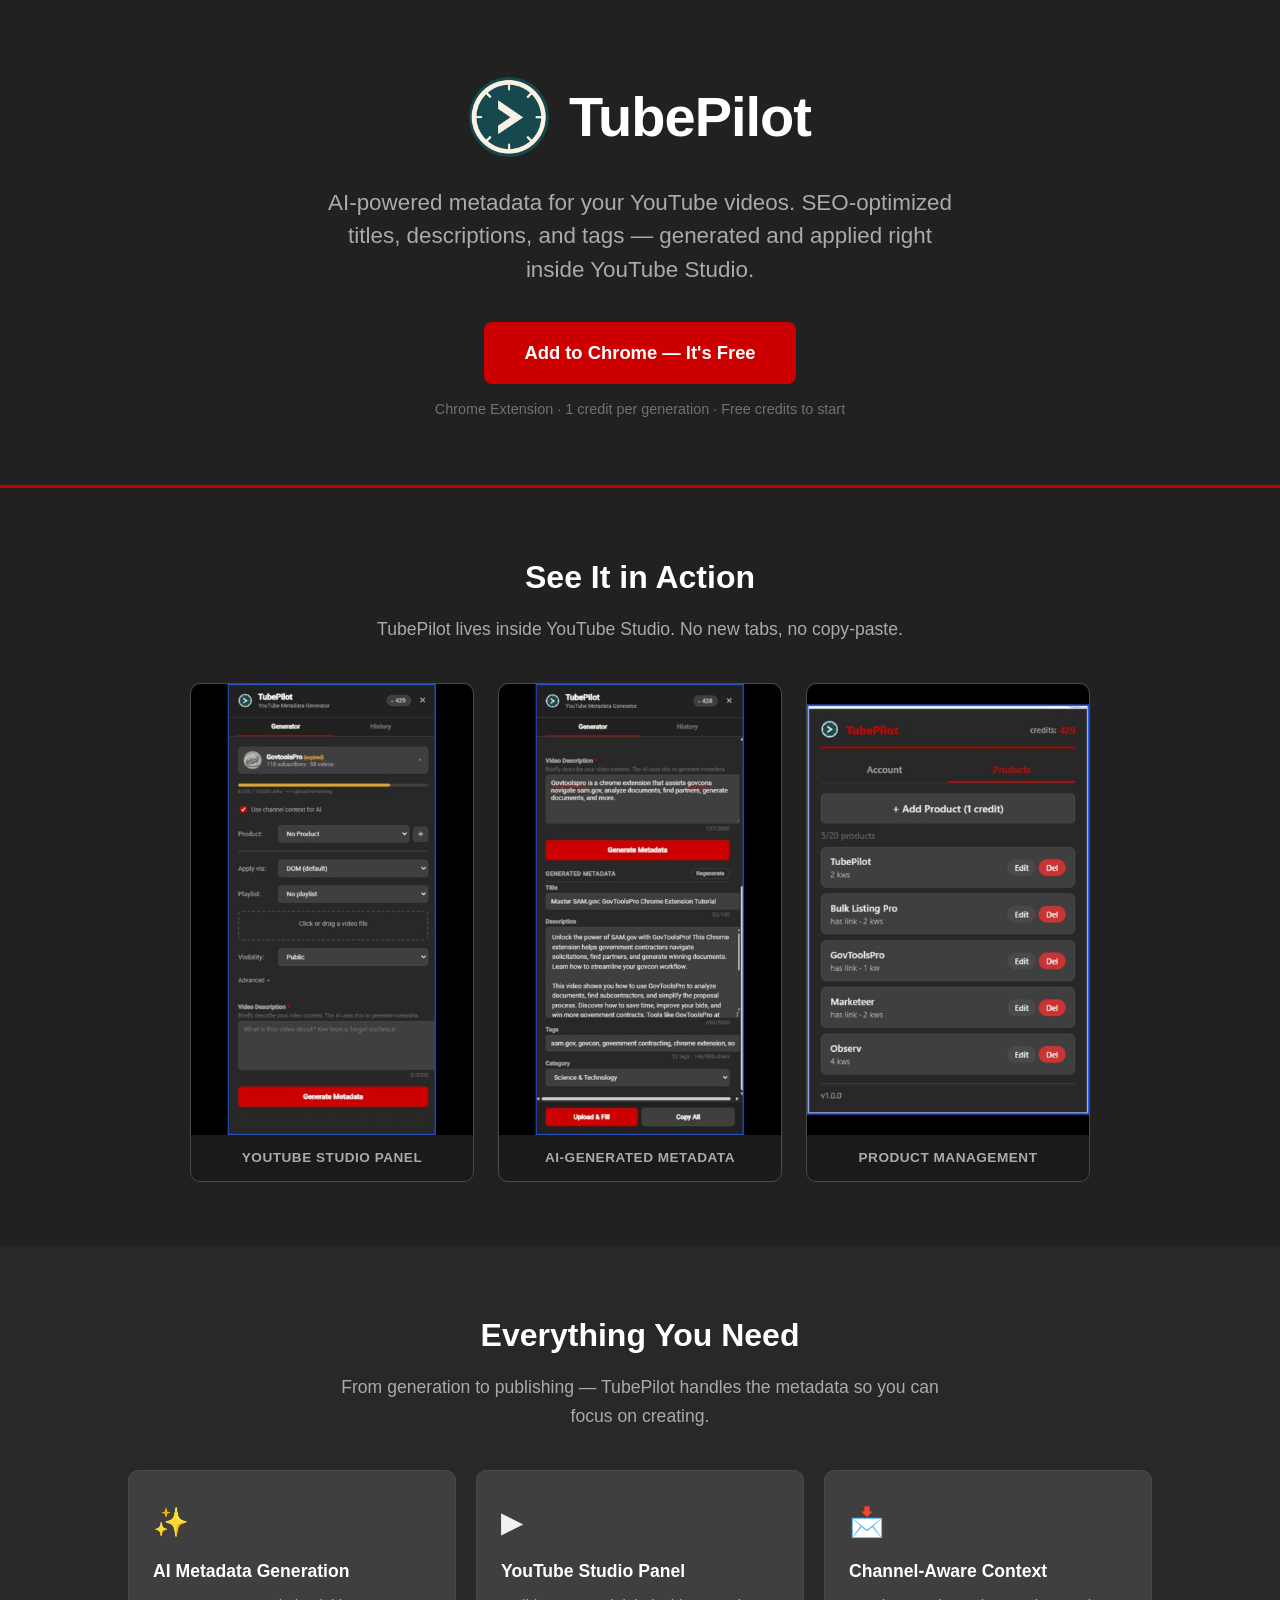
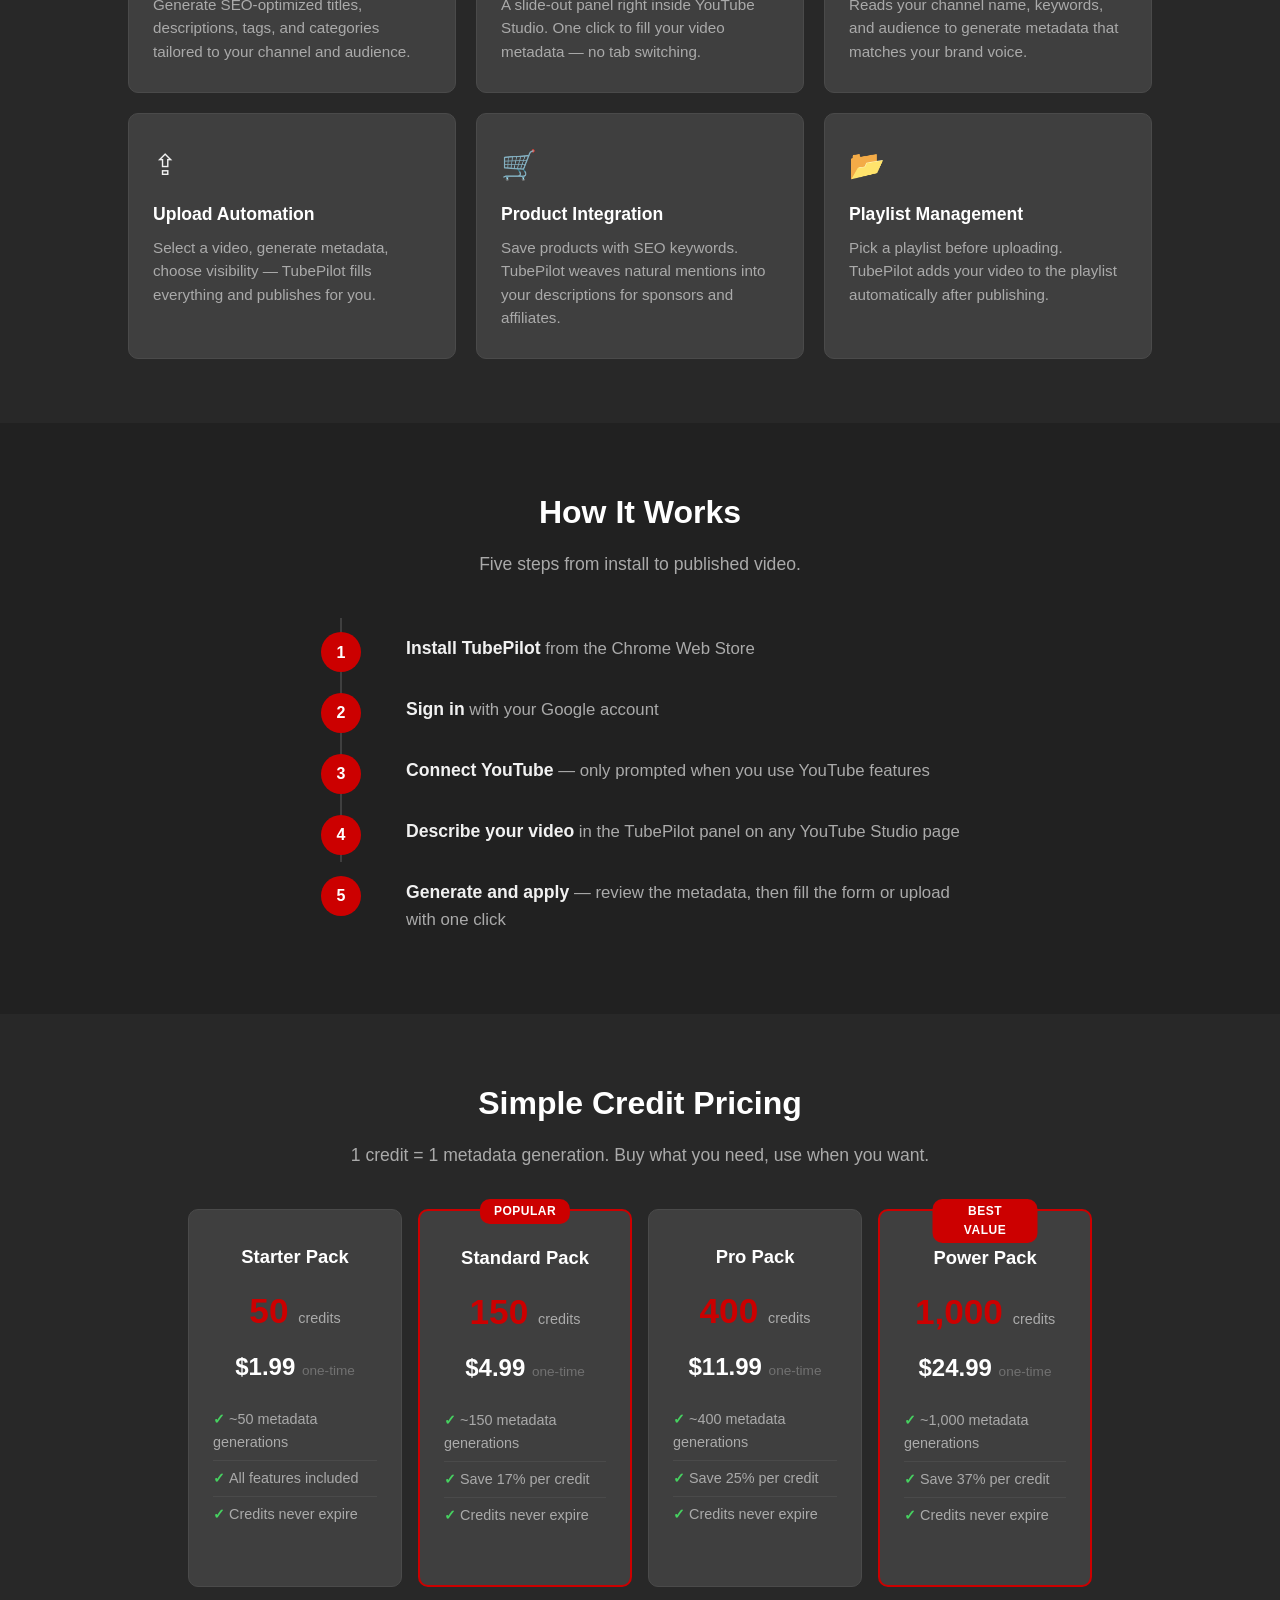
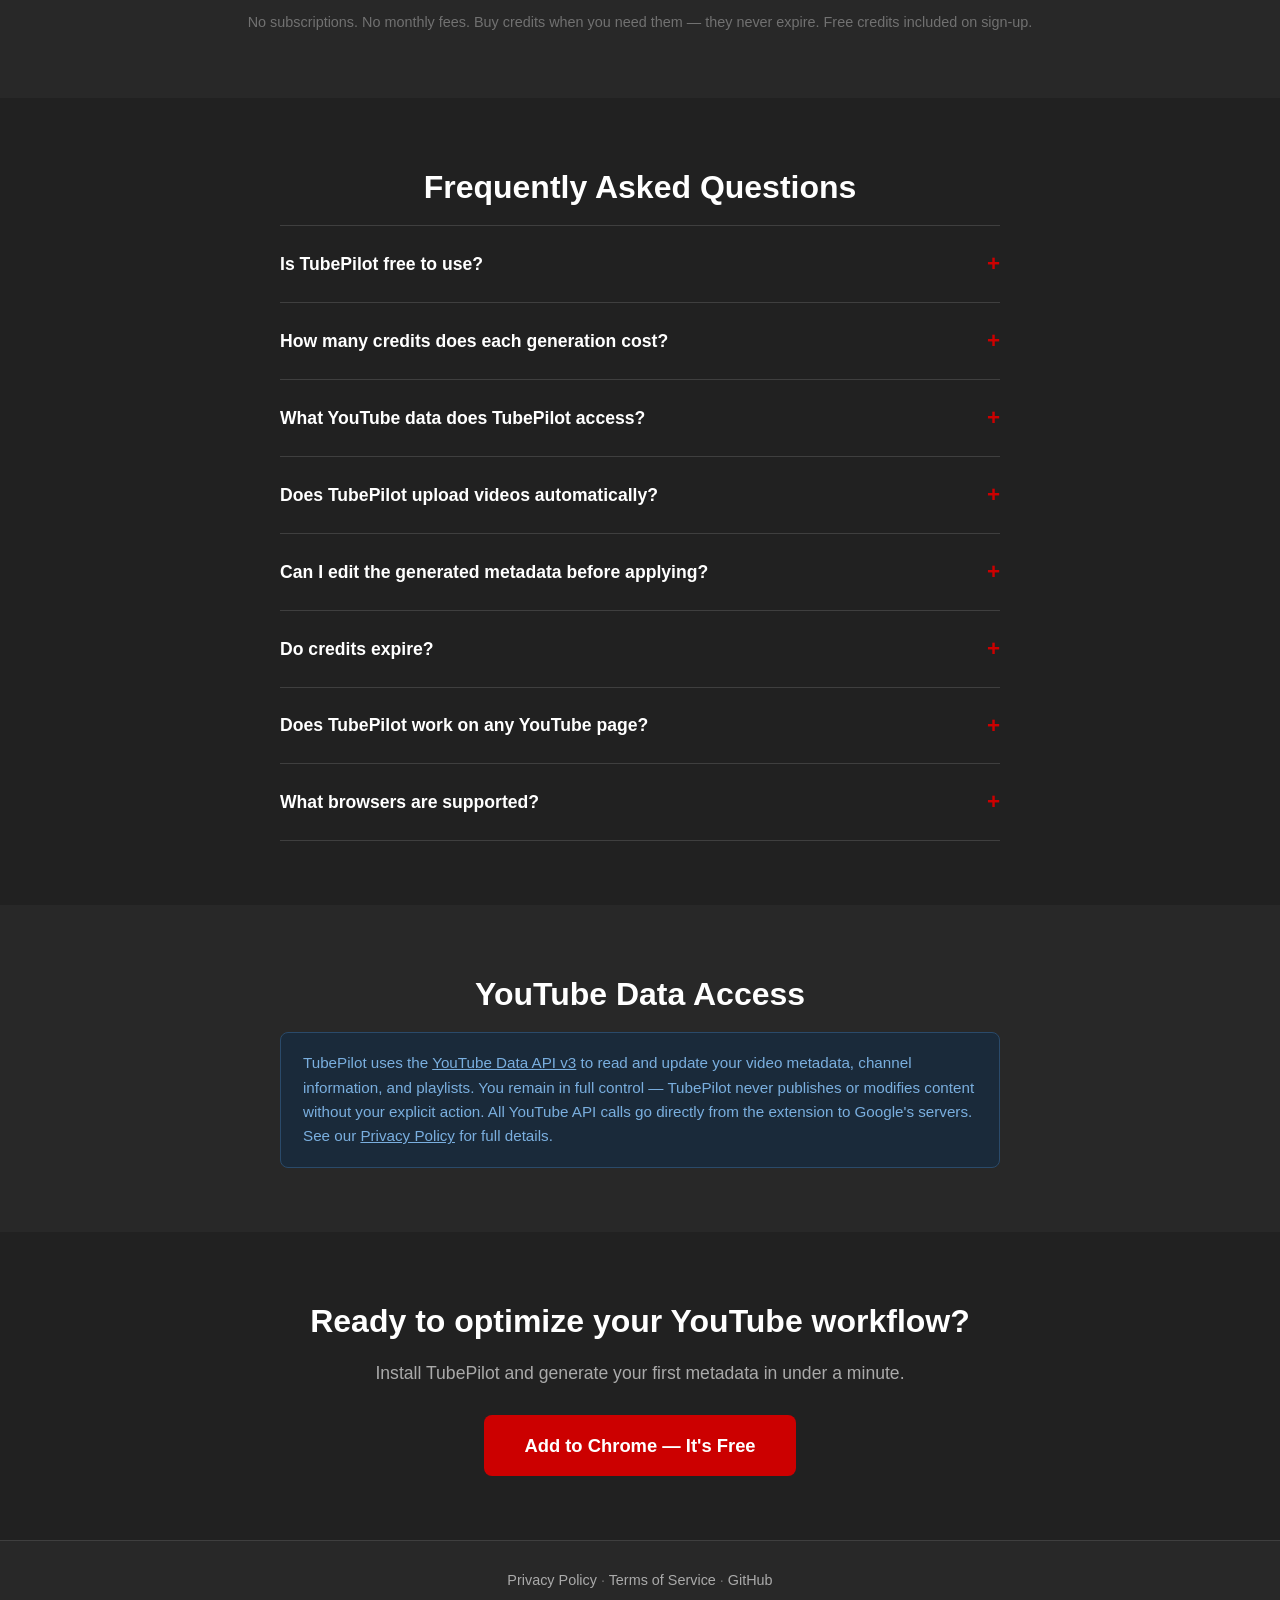
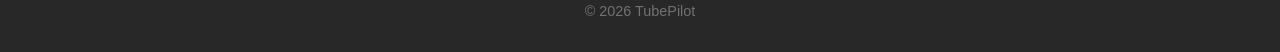
==== commit 4b46612e: "feat: update homepage with real screenshots and correct pricing - Replace 4 placeholder screenshot s" ====
--- a/docs/index.html
+++ b/docs/index.html
@@ -122,34 +122,27 @@
     /* ========== SCREENSHOTS ========== */
     .screenshots {
       display: grid;
-      grid-template-columns: 1fr 1fr;
+      grid-template-columns: repeat(3, 1fr);
       gap: 24px;
+      max-width: 900px;
+      margin: 0 auto;
     }
     .screenshot-slot {
-      background: #3f3f3f;
-      border: 2px dashed #4a4a4a;
+      background: #1a1a1a;
+      border: 1px solid #4a4a4a;
       border-radius: 10px;
-      aspect-ratio: 16 / 10;
       display: flex;
       flex-direction: column;
       align-items: center;
-      justify-content: center;
-      gap: 8px;
-      color: #717171;
-      font-size: 0.95rem;
+      justify-content: flex-start;
       overflow: hidden;
       position: relative;
     }
     .screenshot-slot img {
       width: 100%;
-      height: 100%;
-      object-fit: cover;
-      border-radius: 8px;
-      display: none;
-    }
-    .screenshot-slot .placeholder-icon {
-      font-size: 2.4rem;
-      opacity: 0.4;
+      height: auto;
+      border-radius: 10px 10px 0 0;
+      display: block;
     }
     .screenshot-label {
       font-weight: 600;
@@ -157,6 +150,8 @@
       font-size: 0.85rem;
       text-transform: uppercase;
       letter-spacing: 0.5px;
+      padding: 12px 8px;
+      text-align: center;
     }
 
     /* ========== HOW IT WORKS ========== */
@@ -198,9 +193,9 @@
     /* ========== PRICING ========== */
     .pricing-grid {
       display: grid;
-      grid-template-columns: 1fr 1fr 1fr;
-      gap: 20px;
-      max-width: 840px;
+      grid-template-columns: repeat(4, 1fr);
+      gap: 16px;
+      max-width: 960px;
       margin: 0 auto;
     }
     .pricing-card {
@@ -369,12 +364,15 @@
     .footer-links { margin-bottom: 8px; }
 
     /* ========== RESPONSIVE ========== */
+    @media (max-width: 960px) {
+      .pricing-grid { grid-template-columns: repeat(2, 1fr); max-width: 500px; }
+    }
     @media (max-width: 768px) {
       .hero-brand h1 { font-size: 2.4rem; }
       .hero-tagline { font-size: 1.15rem; }
       .features { grid-template-columns: 1fr; }
-      .screenshots { grid-template-columns: 1fr; }
-      .pricing-grid { grid-template-columns: 1fr; max-width: 340px; }
+      .screenshots { grid-template-columns: 1fr; max-width: 360px; }
+      .pricing-grid { grid-template-columns: 1fr; max-width: 300px; }
       .section-title { font-size: 1.6rem; }
     }
     @media (max-width: 480px) {
@@ -406,24 +404,16 @@
       <p class="section-subtitle">TubePilot lives inside YouTube Studio. No new tabs, no copy-paste.</p>
       <div class="screenshots">
         <div class="screenshot-slot">
-          <!-- Replace with: <img src="screenshot-panel.png" alt="TubePilot panel in YouTube Studio"> -->
-          <span class="placeholder-icon">&#9654;</span>
-          <span class="screenshot-label">Panel inside YouTube Studio</span>
+          <img src="screenshot-panel.jpg" alt="TubePilot panel in YouTube Studio with channel connection, upload options, and visibility settings">
+          <span class="screenshot-label">YouTube Studio Panel</span>
         </div>
         <div class="screenshot-slot">
-          <!-- Replace with: <img src="screenshot-results.png" alt="Generated metadata results"> -->
-          <span class="placeholder-icon">&#9998;</span>
-          <span class="screenshot-label">Generated metadata results</span>
+          <img src="screenshot-generator.jpg" alt="TubePilot generated metadata showing SEO-optimized title, description, tags, and category">
+          <span class="screenshot-label">AI-Generated Metadata</span>
         </div>
         <div class="screenshot-slot">
-          <!-- Replace with: <img src="screenshot-upload.png" alt="Upload automation wizard"> -->
-          <span class="placeholder-icon">&#8682;</span>
-          <span class="screenshot-label">Upload automation</span>
-        </div>
-        <div class="screenshot-slot">
-          <!-- Replace with: <img src="screenshot-popup.png" alt="Extension popup"> -->
-          <span class="placeholder-icon">&#9881;</span>
-          <span class="screenshot-label">Extension popup</span>
+          <img src="screenshot-products.jpg" alt="TubePilot extension popup showing products tab with saved products">
+          <span class="screenshot-label">Product Management</span>
         </div>
       </div>
     </div>
@@ -491,41 +481,49 @@
       <p class="section-subtitle">1 credit = 1 metadata generation. Buy what you need, use when you want.</p>
       <div class="pricing-grid">
         <div class="pricing-card">
-          <div class="pricing-name">Starter</div>
-          <div class="pricing-credits">25 <span>credits</span></div>
-          <div class="pricing-price">$X.XX</div>
+          <div class="pricing-name">Starter Pack</div>
+          <div class="pricing-credits">50 <span>credits</span></div>
+          <div class="pricing-price">$1.99 <span>one-time</span></div>
           <ul class="pricing-details">
-            <li>AI title, description, tags</li>
-            <li>Channel-aware generation</li>
-            <li>Fill form + copy all</li>
+            <li>~50 metadata generations</li>
+            <li>All features included</li>
             <li>Credits never expire</li>
           </ul>
         </div>
         <div class="pricing-card featured">
-          <div class="pricing-badge">Most Popular</div>
-          <div class="pricing-name">Standard</div>
-          <div class="pricing-credits">75 <span>credits</span></div>
-          <div class="pricing-price">$X.XX</div>
+          <div class="pricing-badge">Popular</div>
+          <div class="pricing-name">Standard Pack</div>
+          <div class="pricing-credits">150 <span>credits</span></div>
+          <div class="pricing-price">$4.99 <span>one-time</span></div>
           <ul class="pricing-details">
-            <li>Everything in Starter</li>
-            <li>Upload automation</li>
-            <li>Product integration</li>
-            <li>Best value per credit</li>
+            <li>~150 metadata generations</li>
+            <li>Save 17% per credit</li>
+            <li>Credits never expire</li>
           </ul>
         </div>
         <div class="pricing-card">
-          <div class="pricing-name">Pro</div>
-          <div class="pricing-credits">200 <span>credits</span></div>
-          <div class="pricing-price">$X.XX</div>
+          <div class="pricing-name">Pro Pack</div>
+          <div class="pricing-credits">400 <span>credits</span></div>
+          <div class="pricing-price">$11.99 <span>one-time</span></div>
           <ul class="pricing-details">
-            <li>Everything in Standard</li>
-            <li>Bulk creator workflow</li>
-            <li>Priority support</li>
-            <li>Lowest cost per credit</li>
+            <li>~400 metadata generations</li>
+            <li>Save 25% per credit</li>
+            <li>Credits never expire</li>
           </ul>
         </div>
+        <div class="pricing-card featured">
+          <div class="pricing-badge">Best Value</div>
+          <div class="pricing-name">Power Pack</div>
+          <div class="pricing-credits">1,000 <span>credits</span></div>
+          <div class="pricing-price">$24.99 <span>one-time</span></div>
+          <ul class="pricing-details">
+            <li>~1,000 metadata generations</li>
+            <li>Save 37% per credit</li>
+            <li>Credits never expire</li>
+          </ul>
+        </div>
       </div>
-      <p class="pricing-note">All features available at every tier. Credits never expire. Includes free starting credits on sign-up.</p>
+      <p class="pricing-note">No subscriptions. No monthly fees. Buy credits when you need them — they never expire. Free credits included on sign-up.</p>
     </div>
   </section>
 
